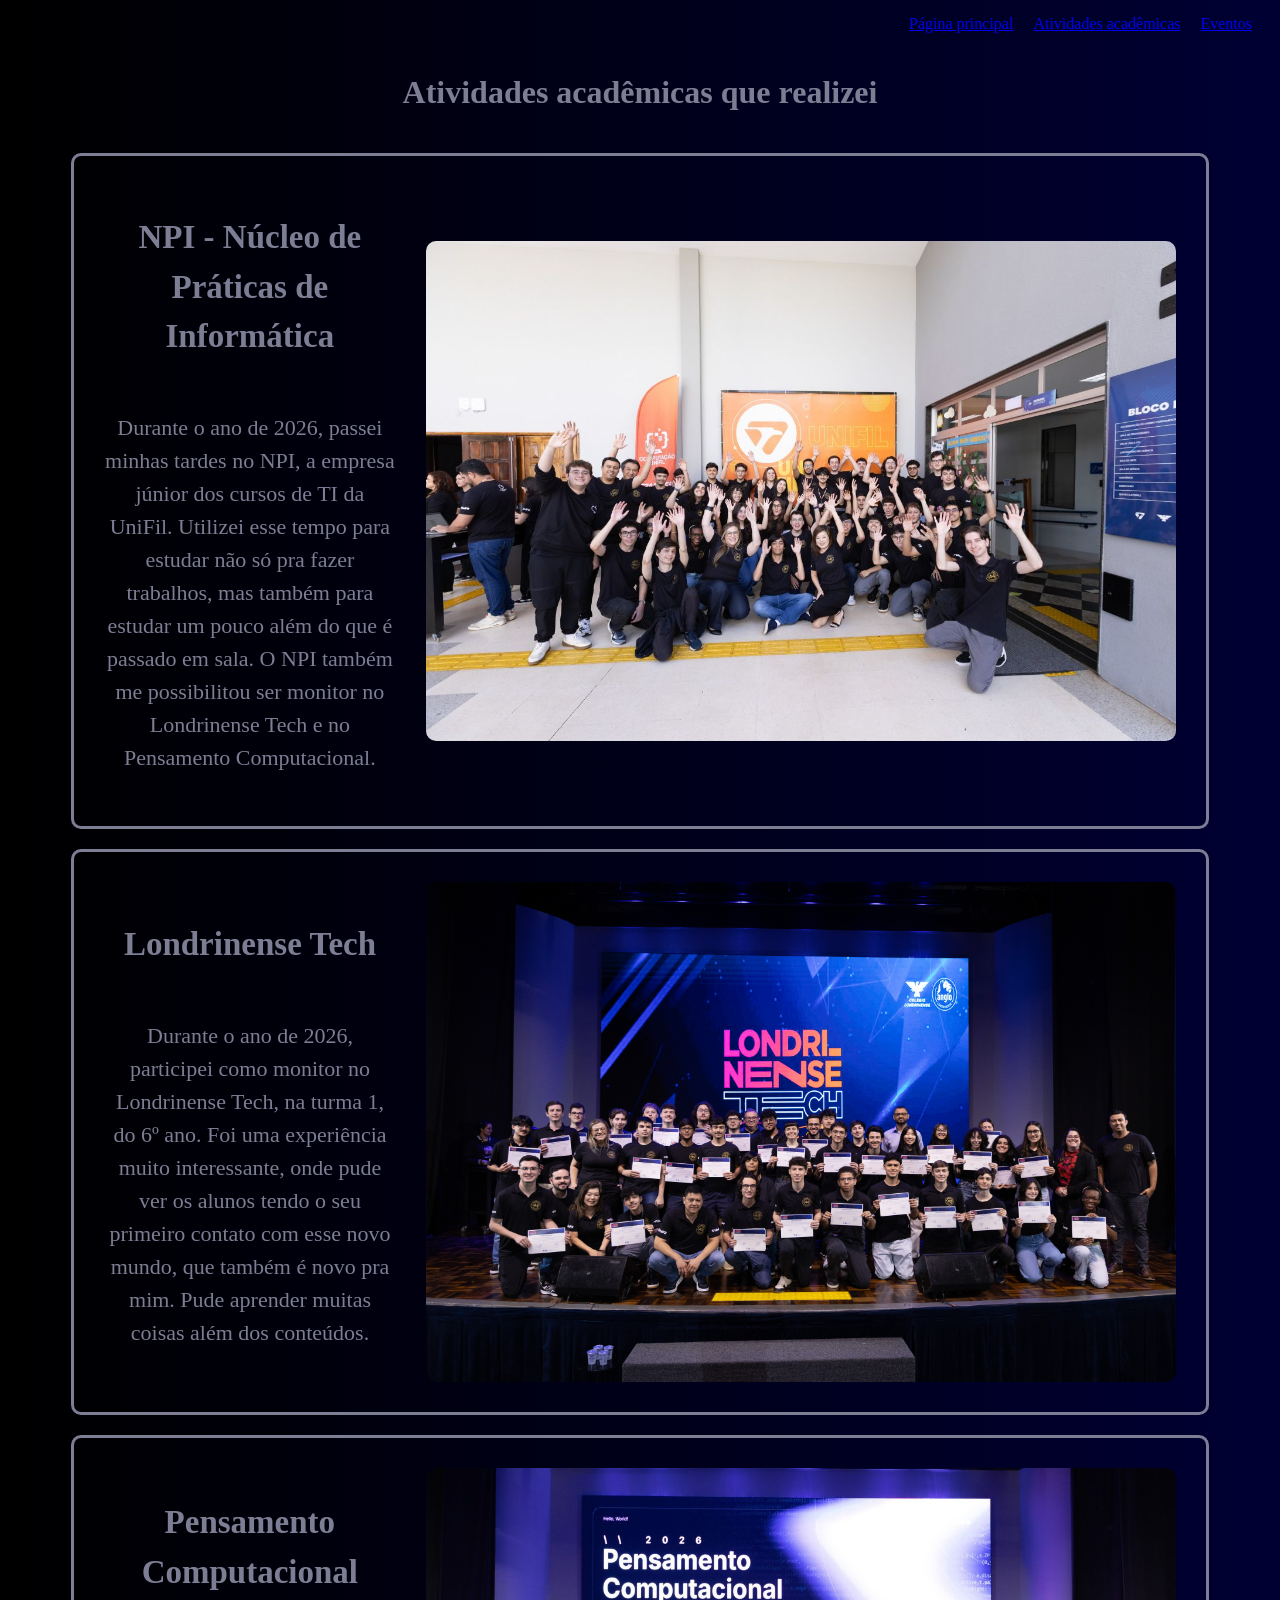
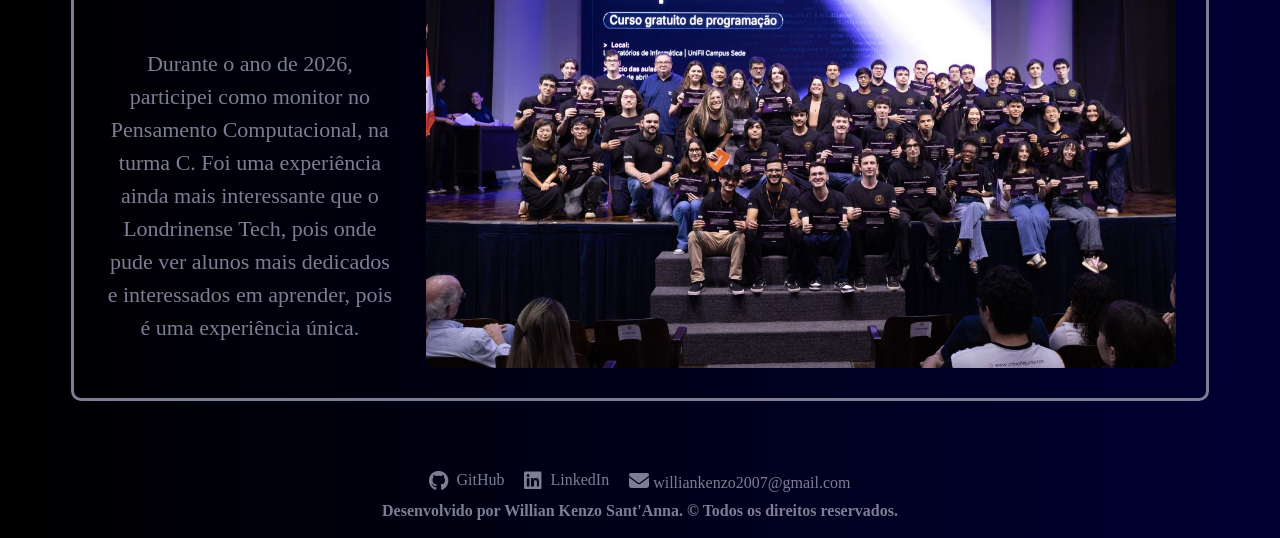
==== attAcademicas.html @ cd28c1da "Trabalho final feito (?) Acho que sim" ====
<!DOCTYPE html>
<html lang="pt-BR">

<head>
    <meta charset="UTF-8">
    <meta name="viewport" content="width=device-width, initial-scale=1.0">
    <title>Atividades Acadêmicas</title>
    <link rel="stylesheet" href="style.css">
    <link rel="stylesheet" href="https://cdnjs.cloudflare.com/ajax/libs/font-awesome/6.7.2/css/all.min.css">
</head>

<body>
    <header>

        <nav id="linksPaginas">
            <a href="index.html">Página principal</a>
            <a href="attAcademicas.html">Atividades acadêmicas</a>
            <a href="eventos.html">Eventos</a>
        </nav>

    </header>

    <main>

        <h1>Atividades acadêmicas que realizei</h1>

        <section class="npi">
            <div id="resumoNPI">
                <h2>NPI - Núcleo de Práticas de Informática</h2>
                <p>Durante o ano de 2026, passei minhas tardes no NPI, a empresa júnior dos cursos de TI da UniFil. Utilizei esse tempo para estudar não só pra fazer trabalhos, mas também para estudar um pouco além do que é passado em sala. O NPI também me possibilitou ser monitor no Londrinense Tech e no Pensamento Computacional. </p>
            </div>

            <img src="./assets/maosProAlto.jpg" alt="Pessoal do NPI com as mãos pro alto" class="maosProAlto">

        </section>

        <section class="londrinenseTech">
            <div id="resumoLT">
                <h2>Londrinense Tech</h2>
                <p>Durante o ano de 2026, participei como monitor no Londrinense Tech, na turma 1, do 6º ano. Foi uma experiência muito interessante, onde pude ver os alunos tendo o seu primeiro contato com esse novo mundo, que também é novo pra mim. Pude aprender muitas coisas além dos conteúdos. </p>
            </div>

            <img src="./assets/londrinense_techFormatura.jpg" alt="Monitores e outros posando para a foto" class="formaturaDoLN">

        </section>

        <section class="pensamentoComputacional">
            <div id="resumoPC">
                <h2>Pensamento Computacional</h2>
                <p>Durante o ano de 2026, participei como monitor no Pensamento Computacional, na turma C. Foi uma experiência ainda mais interessante que o Londrinense Tech, pois onde pude ver alunos mais dedicados e interessados em aprender, pois é uma experiência única. </p>
            </div>

            <img src="./assets/pensamentoFormatura.jpg" alt="Monitores e outros posando para a foto" class="formaturaDoPC">

        </section>

        <section>
            <div class="redes-sociais">

                <a href="https://github.com/WillianKenzo" target="_blank">
                    <i class="fa-brands fa-github"></i>
                    GitHub
                </a>

                <a href="https://www.linkedin.com/in/willian-kenzo/" target="_blank">
                    <i class="fa-brands fa-linkedin"></i>
                    LinkedIn
                </a>

                <span>
                    <i class="fa-solid fa-envelope"></i>
                    williankenzo2007@gmail.com
                </span>

            </div>

        </section>
    </main>

    <footer> Desenvolvido por Willian Kenzo Sant'Anna. © Todos os direitos reservados. </footer>

</body>

</html>
---- style.css ----
body {
    background: linear-gradient(to right, black, #000033);
}

footer {
    display: flex;
    justify-content: center;
    font-weight: bold;
    padding: 10px;
    color: rgb(125, 125, 148);
}

#linksPaginas {
    display: flex;
    justify-content: right;
    gap: 20px;
    margin-top: 15px;
    padding-right: 20px;
}

.redes-sociais {
    display: flex;
    gap: 20px;
    justify-content: center;
    padding-top: 50px;
}

.redes-sociais a {
    text-decoration: none;
    color: rgb(125, 125, 148);
    display: flex;
    gap: 8px;
}

.redes-sociais i {
    font-size: 20px;
    color: rgb(125, 125, 148);
}

span {
    color: rgb(125, 125, 148);
}

h1 {
    padding-top: 20px;
    display: flex;
    justify-content: center;
    padding-bottom: 20px;
    color: rgb(125, 125, 148);
}


.apresentacao {
    display: flex;
    align-items: center;
    gap: 30px;
    border: solid;
    padding: 30px;
    border-color: rgb(125, 125, 148);
    width: 90%;
    margin: 20px auto;
    box-sizing: border-box;
    border-radius: 10px;
    transition: 0.3s;
}

.apresentacao:hover {
    border-color: white;
    transform: scale(1.02);
}

.sobre-mim:hover {
    border-color: white;
    transform: scale(1.02);
}

.habilidades-tecnicas:hover {
    border-color: white;
    transform: scale(1.02);
}

.npi:hover {
    border-color: white;
    transform: scale(1.02);
}

.londrinenseTech:hover {
    border-color: white;
    transform: scale(1.02);
}

.pensamentoComputacional:hover {
    border-color: white;
    transform: scale(1.02);
}

.greentech:hover {
    border-color: white;
    transform: scale(1.02);
}

.retailtech:hover {
    border-color: white;
    transform: scale(1.02);
}

#resumo {
    width: 60%;
    display: flex;
    flex-direction: column;
    align-items: center;
    text-align: center;
    color: rgb(125, 125, 148);
    gap: 50px;
}

#resumo p {
    margin: 0 auto;
    font-size: 22px;
    line-height: 1.5;
}

.apresentacao img {
    width: 500px;
    height: 500px;
    border-radius: 10px;
}

.sobre-mim {
    display: flex;
    align-items: center;
    gap: 30px;
    border: solid;
    padding: 30px;
    border-color: rgb(125, 125, 148);
    width: 90%;
    margin: 20px auto;
    box-sizing: border-box;
    border-radius: 10px;
    transition: 0.3s;
    color: rgb(125, 125, 148);
}

.habilidades-tecnicas {
    display: flex;
    align-items: center;
    gap: 30px;
    border: solid;
    padding: 30px;
    border-color: rgb(125, 125, 148);
    width: 50%;
    margin: 20px auto;
    box-sizing: border-box;
    border-radius: 10px;
    transition: 0.3s;
    color: rgb(125, 125, 148);
}

.habilidades-tecnicas ul {
    padding-left: 2px;
    display: flex;
    flex-direction: column;
    gap: 20px;
}

.habilidades-tecnicas h2 {
    padding-left: 20px;
}

.interesses {
    display: flex;
    justify-content: center;
    align-items: center;
    border: solid;
    padding: 30px;
    border-color: rgb(125, 125, 148);
    width: 50%;
    margin: 20px auto;
    box-sizing: border-box;
    border-radius: 10px;
    transition: 0.3s;
    color: rgb(125, 125, 148);
}

.interesses table {
    width: 80%;
    margin: 0 auto;
    text-align: center;
    table-layout: fixed;
}

.interesses caption {
    font-size: 22px;
    text-align: center;
    margin-bottom: 15px;
}

.interesses th,
.interesses td {
    padding: 12px;
}

.npi {
    display: flex;
    align-items: center;
    gap: 30px;
    border: solid;
    padding: 30px;
    border-color: rgb(125, 125, 148);
    width: 90%;
    margin: 20px auto;
    box-sizing: border-box;
    border-radius: 10px;
    transition: 0.3s;
    color: rgb(125, 125, 148);
}

.npi img {
    width: 800px;
    height: 500px;
    border-radius: 10px;
}

#resumoNPI {
    width: 80%;
    display: flex;
    flex-direction: column;
    align-items: center;
    text-align: center;
    color: rgb(125, 125, 148);
    margin: 0 auto;
    font-size: 22px;
    line-height: 1.5;
}

.londrinenseTech {
    display: flex;
    align-items: center;
    gap: 30px;
    border: solid;
    padding: 30px;
    border-color: rgb(125, 125, 148);
    width: 90%;
    margin: 20px auto;
    box-sizing: border-box;
    border-radius: 10px;
    transition: 0.3s;
    color: rgb(125, 125, 148);
}

.londrinenseTech img {
    width: 800px;
    height: 500px;
    border-radius: 10px;
}

#resumoLT {
    width: 80%;
    display: flex;
    flex-direction: column;
    align-items: center;
    text-align: center;
    color: rgb(125, 125, 148);
    margin: 0 auto;
    font-size: 22px;
    line-height: 1.5;
}

.pensamentoComputacional {
    display: flex;
    align-items: center;
    gap: 30px;
    border: solid;
    padding: 30px;
    border-color: rgb(125, 125, 148);
    width: 90%;
    margin: 20px auto;
    box-sizing: border-box;
    border-radius: 10px;
    transition: 0.3s;
    color: rgb(125, 125, 148);
}

.pensamentoComputacional img {
    width: 800px;
    height: 500px;
    border-radius: 10px;
}

#resumoPC {
    width: 80%;
    display: flex;
    flex-direction: column;
    align-items: center;
    text-align: center;
    color: rgb(125, 125, 148);
    margin: 0 auto;
    font-size: 22px;
    line-height: 1.5;
}

.greentech {
    display: flex;
    align-items: center;
    gap: 30px;
    border: solid;
    padding: 30px;
    border-color: rgb(125, 125, 148);
    width: 90%;
    margin: 20px auto;
    box-sizing: border-box;
    border-radius: 10px;
    transition: 0.3s;
    color: rgb(125, 125, 148);
}

.greentech img {
    width: 800px;
    height: 600px;
    border-radius: 10px;
}

#resumoGT {
    width: 80%;
    display: flex;
    flex-direction: column;
    align-items: center;
    text-align: center;
    color: rgb(125, 125, 148);
    margin: 0 auto;
    font-size: 22px;
    line-height: 1.5;
}

.retailtech {
    display: flex;
    align-items: center;
    gap: 30px;
    border: solid;
    padding: 30px;
    border-color: rgb(125, 125, 148);
    width: 90%;
    margin: 20px auto;
    box-sizing: border-box;
    border-radius: 10px;
    transition: 0.3s;
    color: rgb(125, 125, 148);
}

.retailtech img {
    width: 800px;
    height: 600px;
    border-radius: 10px;
}

#resumoRT {
    width: 80%;
    display: flex;
    flex-direction: column;
    align-items: center;
    text-align: center;
    color: rgb(125, 125, 148);
    margin: 0 auto;
    font-size: 22px;
    line-height: 1.5;
}

@media (max-width: 1024px) {

    .apresentacao,
    .npi,
    .londrinenseTech,
    .pensamentoComputacional,
    .greentech {
        gap: 20px;
        padding: 20px;
    }

    .apresentacao img,
    .npi img,
    .londrinenseTech img,
    .pensamentoComputacional img,
    .greentech img {
        width: 45%;
        height: 350px;
    }

    #resumo,
    #resumoNPI,
    #resumoLT,
    #resumoPC,
    #resumoGT {
        width: 55%;
        font-size: 18px;
    }

    .sobre-mim {
        padding: 20px;
    }

    .habilidades-tecnicas,
    .interesses {
        width: 75%;
    }
}

@media (max-width: 600px) {

    #linksPaginas {
        justify-content: center;
        flex-wrap: wrap;
        padding: 10px;
        gap: 15px;
    }

    h1 {
        font-size: 24px;
        text-align: center;
    }

    .apresentacao,
    .npi,
    .londrinenseTech,
    .pensamentoComputacional,
    .greentech {
        flex-direction: column;
        width: 95%;
        padding: 20px;
    }

    .apresentacao img,
    .npi img,
    .londrinenseTech img,
    .pensamentoComputacional img,
    .greentech img {
        width: 100%;
        height: auto;
    }

    #resumo,
    #resumoNPI,
    #resumoLT,
    #resumoPC,
    #resumoGT {
        width: 100%;
        font-size: 16px;
        gap: 15px;
    }

    .sobre-mim {
        flex-direction: column;
        width: 95%;
        padding: 20px;
    }

    .sobre-mim p {
        font-size: 16px;
        line-height: 1.5;
    }

    .habilidades-tecnicas,
    .interesses {
        width: 95%;
        padding: 15px;
    }

    .interesses table {
        width: 100%;
        font-size: 14px;
    }

    .interesses th,
    .interesses td {
        padding: 8px 4px;
    }

    .redes-sociais {
        flex-wrap: wrap;
        gap: 15px;
        padding: 30px 10px;
    }

    footer {
        text-align: center;
        font-size: 13px;
    }
}

h1 {
    animation: aparecer 1.5s ease;
}

@keyframes aparecer {
    from {
        opacity: 0;
        transform: translateY(30px);
    }

    to {
        opacity: 1;
        transform: translateY(0);
    }
}

#botao-sobre {
    padding: 10px 20px;
    border: 1px solid rgb(125, 125, 148);
    border-radius: 8px;
    background: transparent;
    color: rgb(125, 125, 148);
    cursor: pointer;
    transition: 0.3s;
}

#botao-sobre:hover {
    background: rgb(125, 125, 148);
    color: white;
}
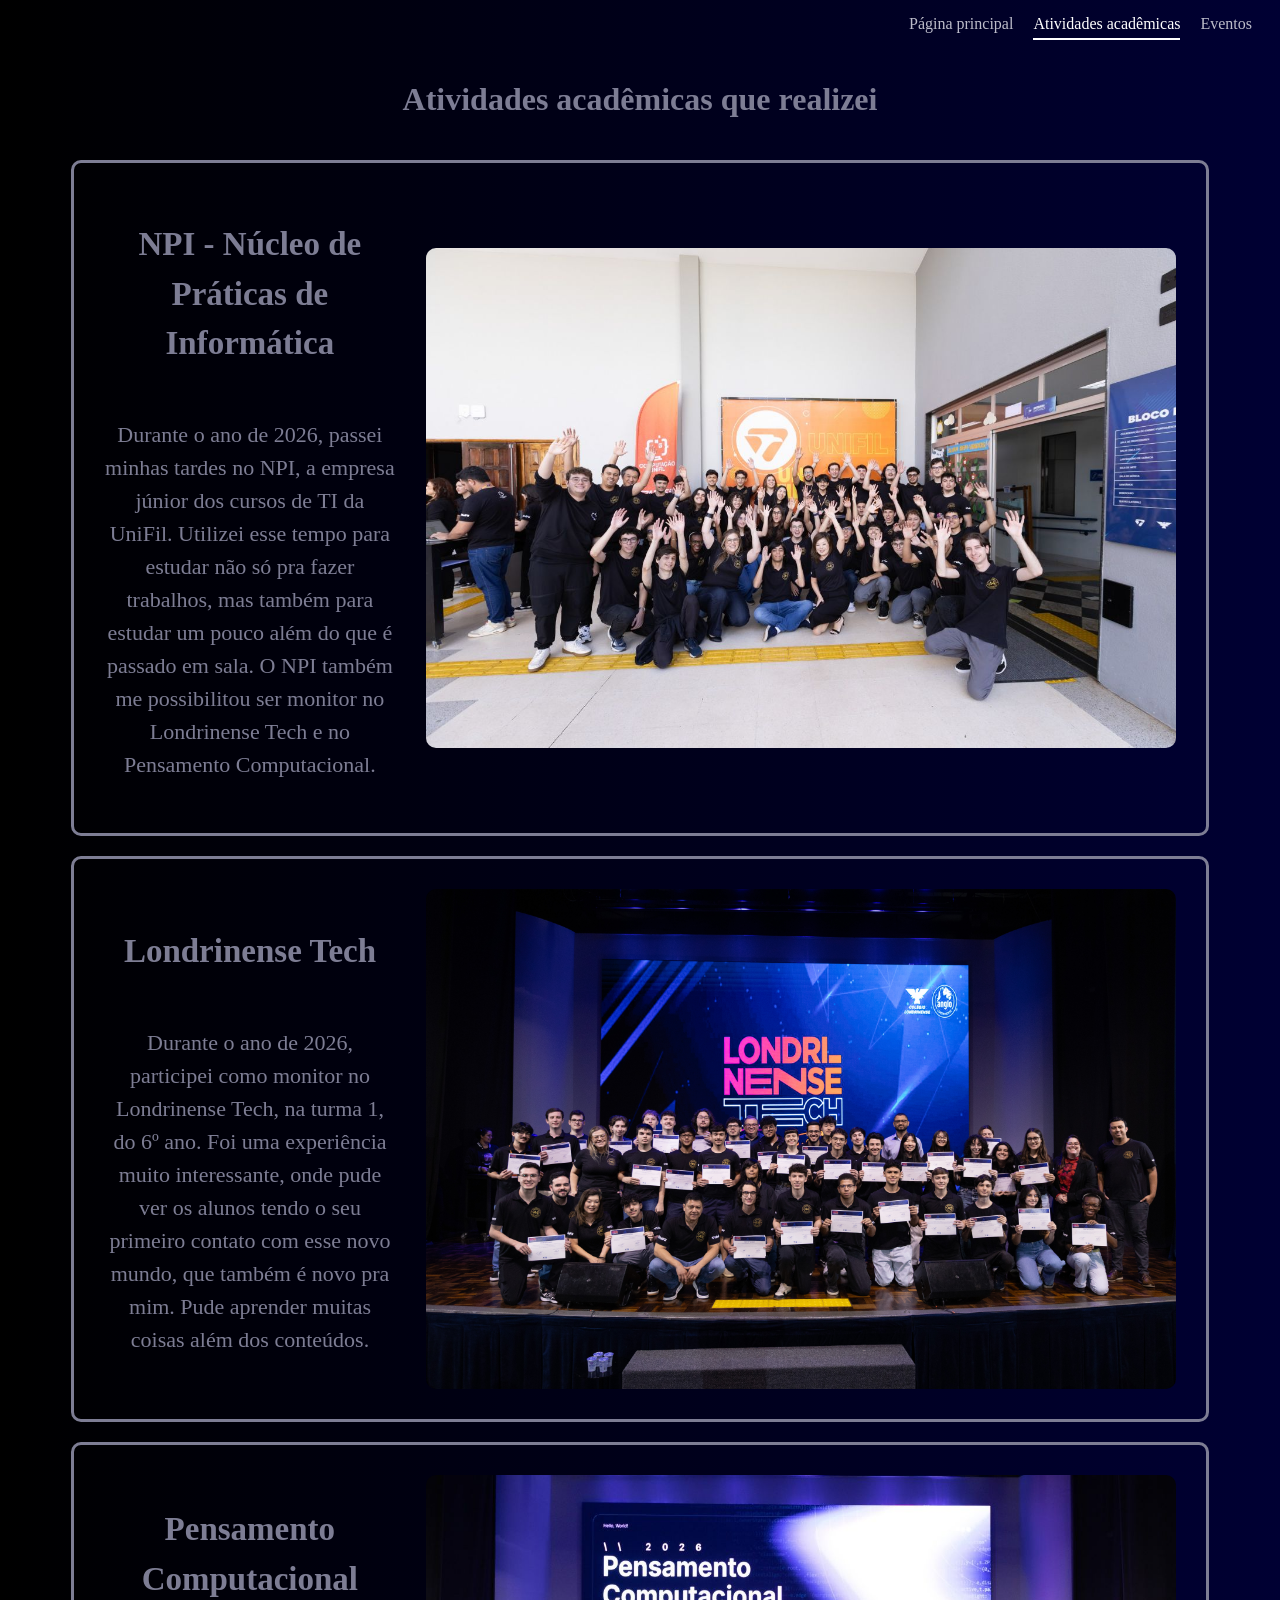
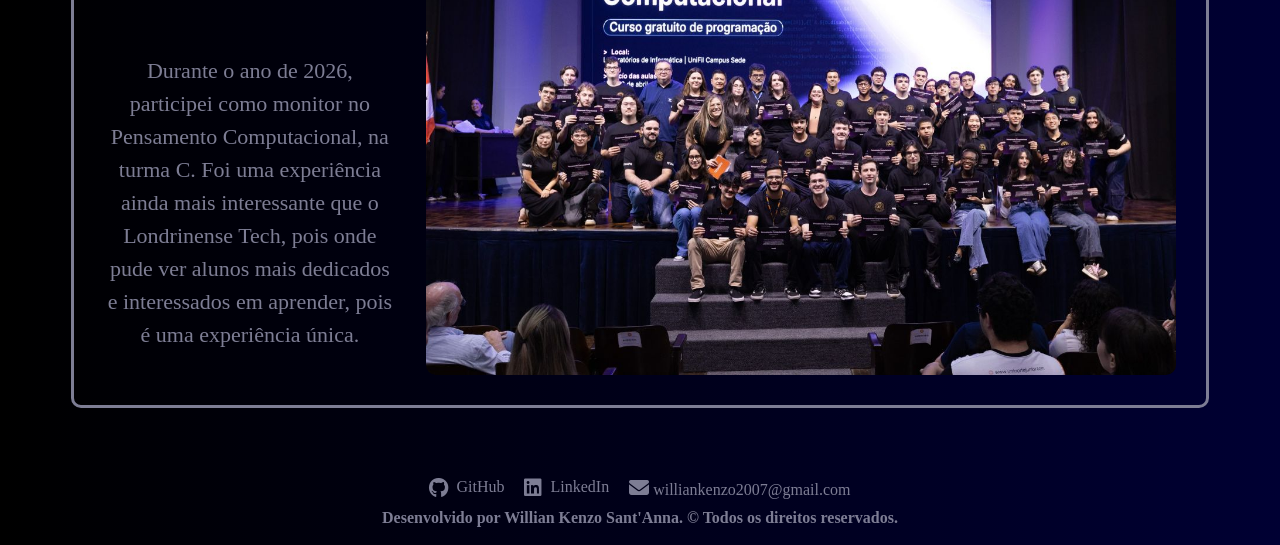
==== commit ca25200a: "efeito hover adicionado nos link da header hover pro usuário saber em que página ele está" ====
--- a/attAcademicas.html
+++ b/attAcademicas.html
@@ -14,7 +14,7 @@
 
         <nav id="linksPaginas">
             <a href="index.html">Página principal</a>
-            <a href="attAcademicas.html">Atividades acadêmicas</a>
+            <a href="attAcademicas.html" class="pagina-atual">Atividades acadêmicas</a>
             <a href="eventos.html">Eventos</a>
         </nav>
 
--- a/style.css
+++ b/style.css
@@ -18,6 +18,11 @@
     padding-right: 20px;
 }
 
+a {
+    color: rgb(188, 188, 202);
+    text-decoration: none;
+}
+
 .redes-sociais {
     display: flex;
     gap: 20px;
@@ -75,6 +80,11 @@
 }
 
 .habilidades-tecnicas:hover {
+    border-color: white;
+    transform: scale(1.02);
+}
+
+.interesses:hover {
     border-color: white;
     transform: scale(1.02);
 }
@@ -371,7 +381,8 @@
     .npi,
     .londrinenseTech,
     .pensamentoComputacional,
-    .greentech {
+    .greentech,
+    .retailtech {
         gap: 20px;
         padding: 20px;
     }
@@ -380,7 +391,8 @@
     .npi img,
     .londrinenseTech img,
     .pensamentoComputacional img,
-    .greentech img {
+    .greentech img,
+    .retailtech img {
         width: 45%;
         height: 350px;
     }
@@ -389,7 +401,8 @@
     #resumoNPI,
     #resumoLT,
     #resumoPC,
-    #resumoGT {
+    #resumoGT,
+    #resumoRT {
         width: 55%;
         font-size: 18px;
     }
@@ -422,7 +435,8 @@
     .npi,
     .londrinenseTech,
     .pensamentoComputacional,
-    .greentech {
+    .greentech,
+    .retailtech {
         flex-direction: column;
         width: 95%;
         padding: 20px;
@@ -432,7 +446,8 @@
     .npi img,
     .londrinenseTech img,
     .pensamentoComputacional img,
-    .greentech img {
+    .greentech img,
+    .retailtech img {
         width: 100%;
         height: auto;
     }
@@ -441,7 +456,8 @@
     #resumoNPI,
     #resumoLT,
     #resumoPC,
-    #resumoGT {
+    #resumoGT,
+    #resumoRT {
         width: 100%;
         font-size: 16px;
         gap: 15px;
@@ -460,9 +476,19 @@
 
     .habilidades-tecnicas,
     .interesses {
+        flex-direction: column;
+        align-items: flex-start;
         width: 95%;
-        padding: 15px;
-    }
+        padding: 20px;
+    }
+
+    .habilidades-tecnicas h2 {
+        padding-left: 0;
+        text-align: center;
+        width: 100%;
+    }
+
+    
 
     .interesses table {
         width: 100%;
@@ -515,4 +541,15 @@
 #botao-sobre:hover {
     background: rgb(125, 125, 148);
     color: white;
+}
+
+#linksPaginas a {
+    transition: 0.3s;
+}
+
+#linksPaginas a:hover,
+#linksPaginas a.pagina-atual {
+    color: white;
+    border-bottom: 2px solid white;
+    padding-bottom: 5px;
 }
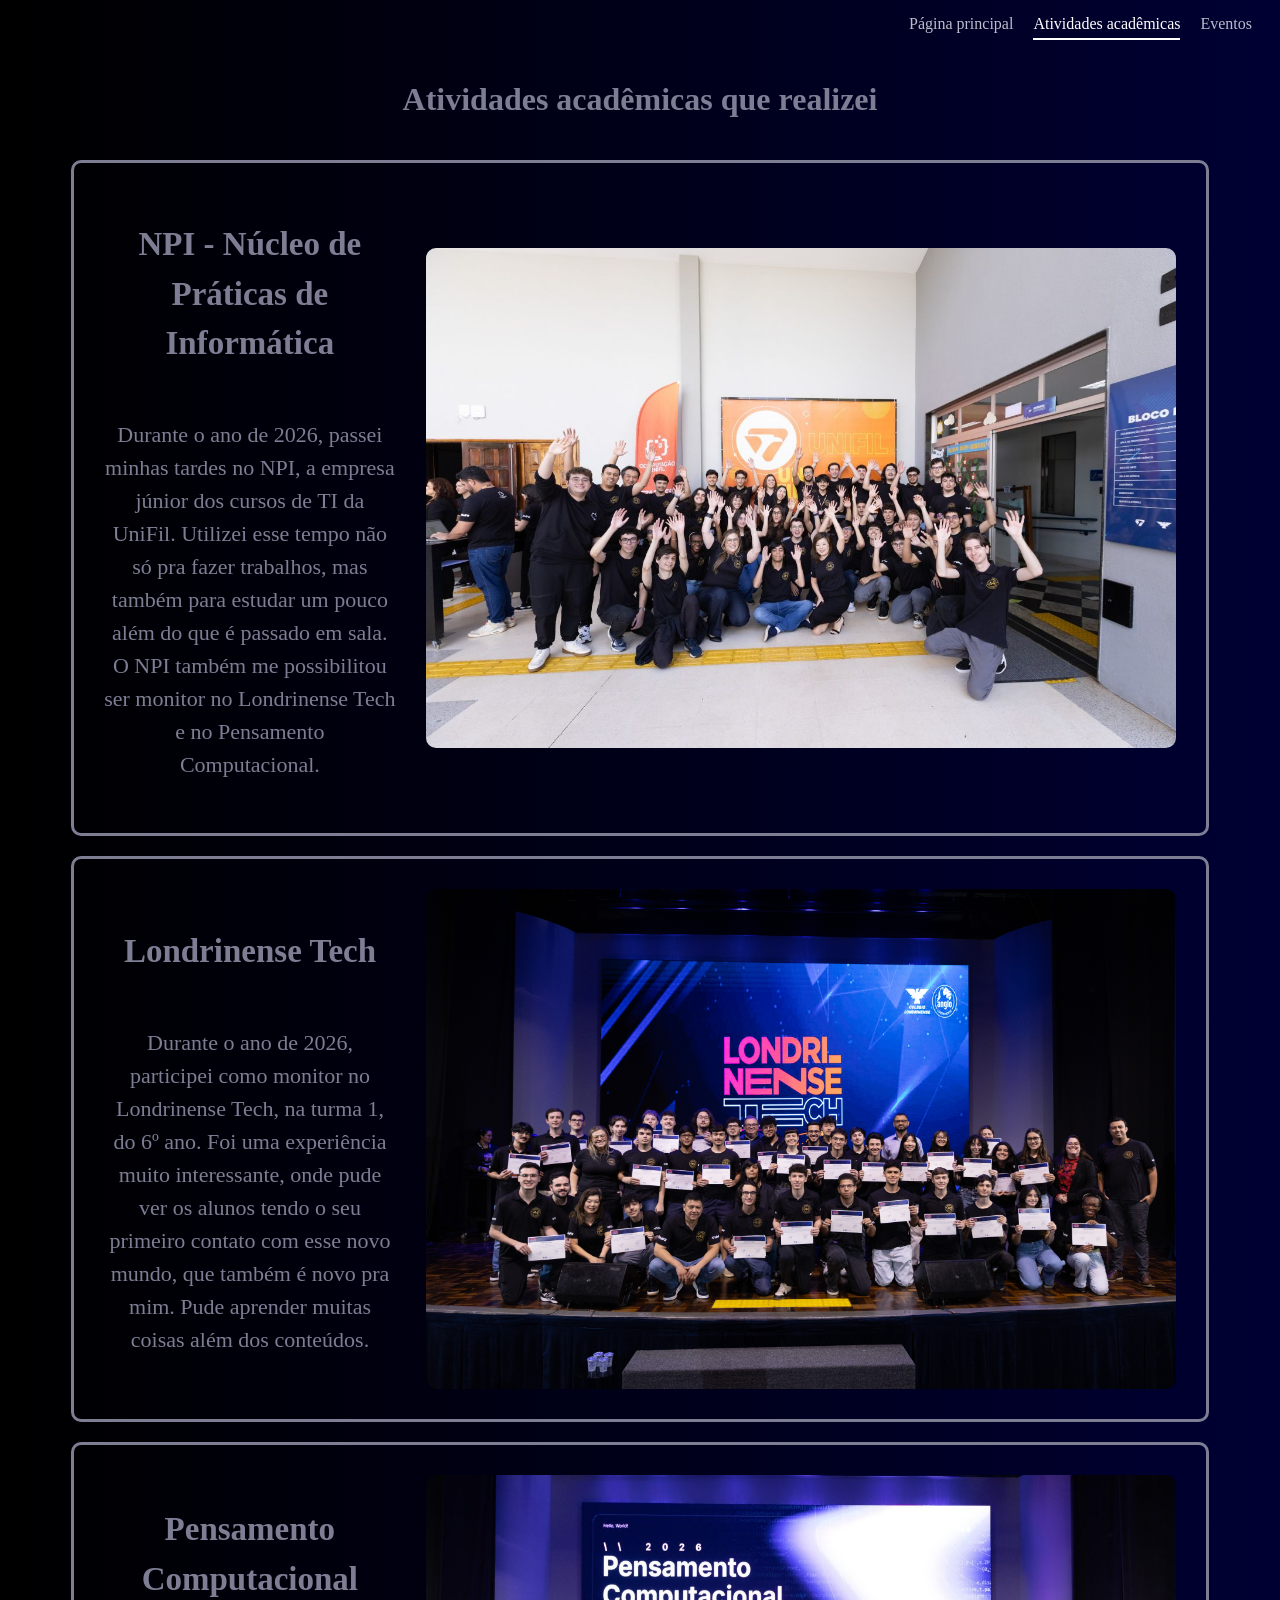
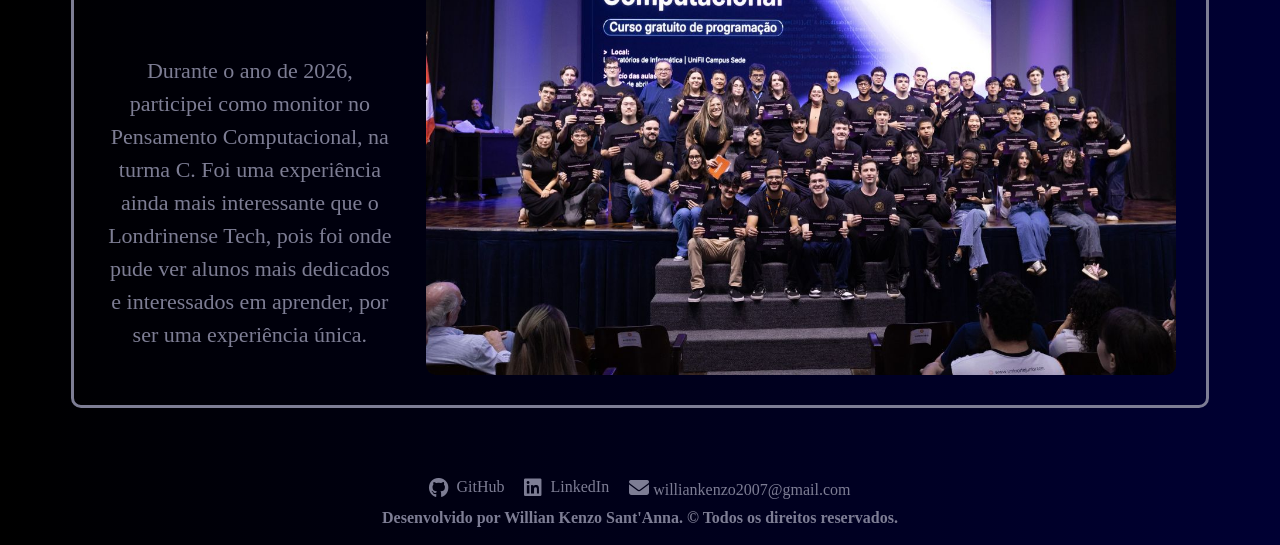
==== commit 36860ac0: "Erros gramaticais corrigidos erros gramaticais na seção sobre o npi e na seção sobre o pensamento co" ====
--- a/attAcademicas.html
+++ b/attAcademicas.html
@@ -27,7 +27,7 @@
         <section class="npi">
             <div id="resumoNPI">
                 <h2>NPI - Núcleo de Práticas de Informática</h2>
-                <p>Durante o ano de 2026, passei minhas tardes no NPI, a empresa júnior dos cursos de TI da UniFil. Utilizei esse tempo para estudar não só pra fazer trabalhos, mas também para estudar um pouco além do que é passado em sala. O NPI também me possibilitou ser monitor no Londrinense Tech e no Pensamento Computacional. </p>
+                <p>Durante o ano de 2026, passei minhas tardes no NPI, a empresa júnior dos cursos de TI da UniFil. Utilizei esse tempo não só pra fazer trabalhos, mas também para estudar um pouco além do que é passado em sala. O NPI também me possibilitou ser monitor no Londrinense Tech e no Pensamento Computacional. </p>
             </div>
 
             <img src="./assets/maosProAlto.jpg" alt="Pessoal do NPI com as mãos pro alto" class="maosProAlto">
@@ -47,7 +47,7 @@
         <section class="pensamentoComputacional">
             <div id="resumoPC">
                 <h2>Pensamento Computacional</h2>
-                <p>Durante o ano de 2026, participei como monitor no Pensamento Computacional, na turma C. Foi uma experiência ainda mais interessante que o Londrinense Tech, pois onde pude ver alunos mais dedicados e interessados em aprender, pois é uma experiência única. </p>
+                <p>Durante o ano de 2026, participei como monitor no Pensamento Computacional, na turma C. Foi uma experiência ainda mais interessante que o Londrinense Tech, pois foi onde pude ver alunos mais dedicados e interessados em aprender, por ser uma experiência única. </p>
             </div>
 
             <img src="./assets/pensamentoFormatura.jpg" alt="Monitores e outros posando para a foto" class="formaturaDoPC">
